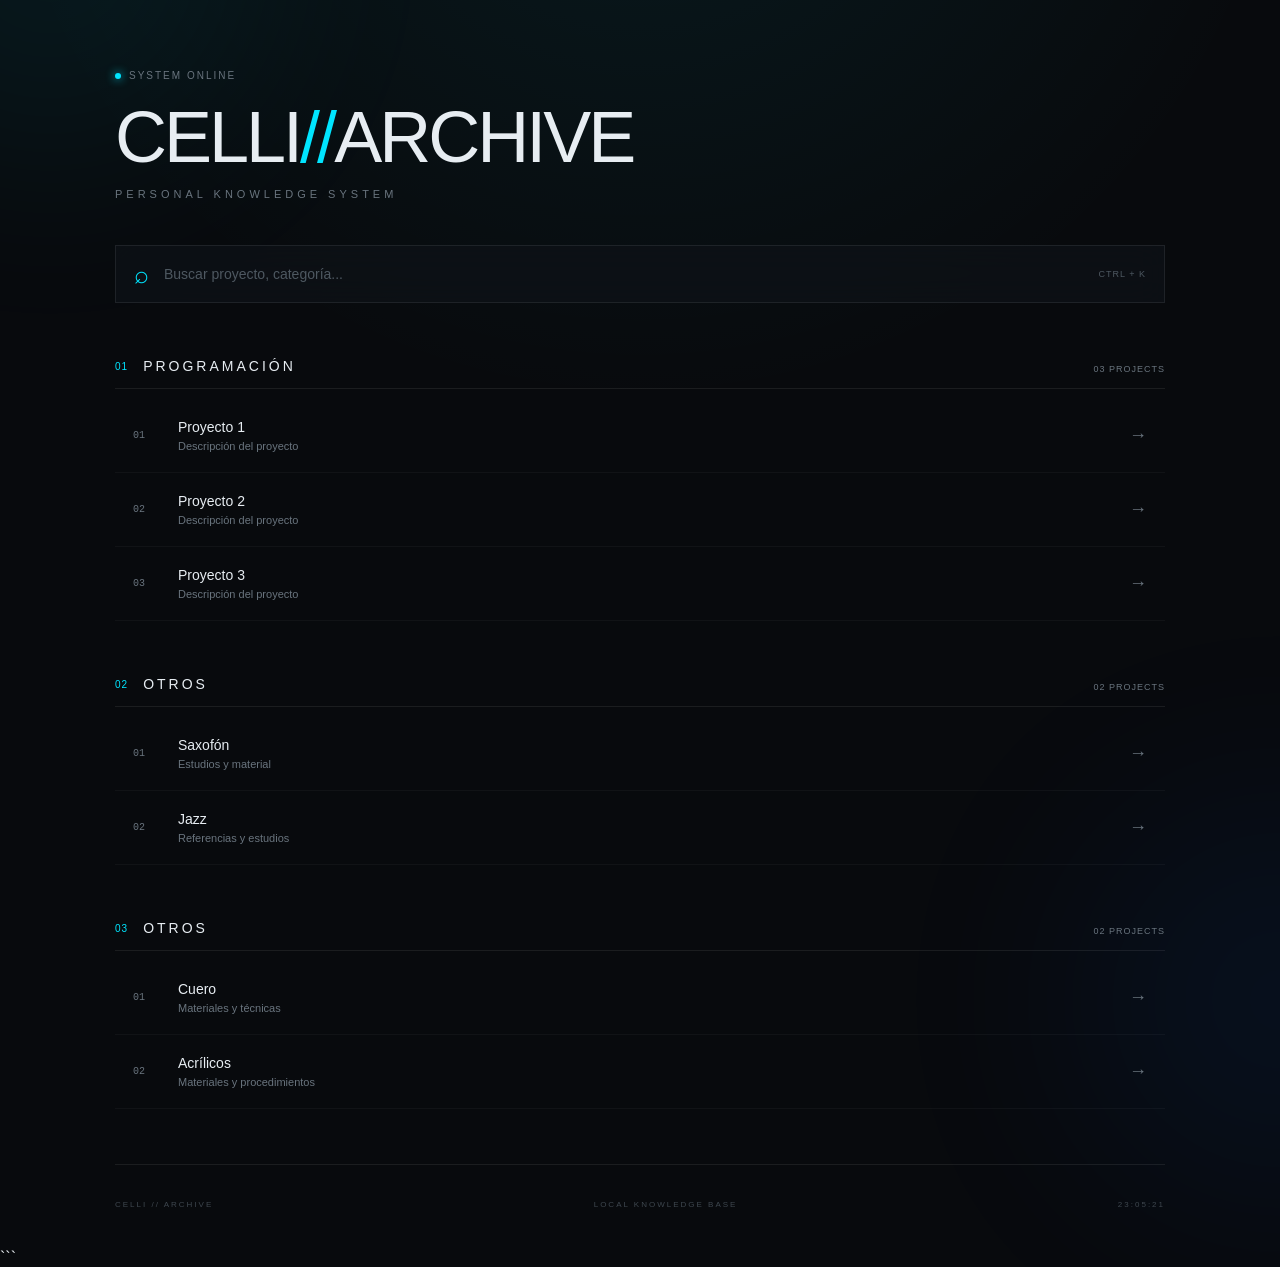
==== BASE/index.html @ f073ec7f "Update index.html" ====
<!doctype html>
<html lang="es">
  <head>
    <meta charset="UTF-8" />
    <meta name="viewport" content="width=device-width, initial-scale=1.0" />
    <title>CELLI // ARCHIVO MAESTRO</title>
    <link rel="stylesheet" href="Style.css" />
  </head>
  <body>
    <!-- Fondo decorativo -->
    <div class="background-grid"></div>
    <div class="glow glow-1"></div>
    <div class="glow glow-2"></div>
    <main class="container">
      <!-- ENCABEZADO -->
      <header class="header">
        <div class="system-status">
          <span class="status-dot"></span>
          SYSTEM ONLINE
        </div>
        <h1>CELLI<span>//</span>ARCHIVE</h1>
        <p class="subtitle">PERSONAL KNOWLEDGE SYSTEM</p>
      </header>
      <!-- BUSCADOR -->
      <section class="search-box">
        <span class="search-icon">⌕</span>
        <input
          type="text"
          id="search"
          placeholder="Buscar proyecto, categoría..."
          autocomplete="off"
        />
        <span class="search-command">CTRL + K</span>
      </section>
      <!-- CONTENIDO -->
      <section class="categories">
        <!-- PROGRAMACION -->
        <div class="category">
          <div class="category-header">
            <div>
              <span class="category-number">01</span>
              <h2>PROGRAMACIÓN</h2>
            </div>
            <span class="category-count">03 PROJECTS</span>
          </div>
          <div class="items">
            <a
              class="item"
              href="ROGRAMACION/proyecto_1/index.html"
              data-search="programacion proyecto 1"
            >
              <span class="item-icon">01</span>
              <div class="item-info">
                <span class="item-title"> Proyecto 1 </span>
                <span class="item-description"> Descripción del proyecto </span>
              </div>
              <span class="arrow">→</span>
            </a>
            <a
              class="item"
              href="PROGRAMACION/proyecto_2/index.html"
              data-search="programacion proyecto 2"
            >
              <span class="item-icon">02</span>
              <div class="item-info">
                <span class="item-title"> Proyecto 2 </span>
                <span class="item-description"> Descripción del proyecto </span>
              </div>
              <span class="arrow">→</span>
            </a>
            <a
              class="item"
              href="PROGRAMACION/proyecto_3/index.html"
              data-search="programacion proyecto 3"
            >
              <span class="item-icon">03</span>
              <div class="item-info">
                <span class="item-title"> Proyecto 3 </span>
                <span class="item-description"> Descripción del proyecto </span>
              </div>
              <span class="arrow">→</span>
            </a>
          </div>
        </div>
        <!-- MUSICA -->
        <div class="category">
          <div class="category-header">
            <div>
              <span class="category-number">02</span>
              <h2>OTROS</h2>
            </div>
            <span class="category-count">02 PROJECTS</span>
          </div>
          <div class="items">
            <a
              class="item"
              href="MUSICA/saxofon/index.html"
              data-search="musica saxofon"
            >
              <span class="item-icon">01</span>
              <div class="item-info">
                <span class="item-title"> Saxofón </span>
                <span class="item-description"> Estudios y material </span>
              </div>
              <span class="arrow">→</span>
            </a>
            <a
              class="item"
              href="MUSICA/jazz/index.html"
              data-search="musica jazz"
            >
              <span class="item-icon">02</span>
              <div class="item-info">
                <span class="item-title"> Jazz </span>
                <span class="item-description"> Referencias y estudios </span>
              </div>
              <span class="arrow">→</span>
            </a>
          </div>
        </div>
        <!-- PINTURA -->
        <div class="category">
          <div class="category-header">
            <div>
              <span class="category-number">03</span>
              <h2>OTROS</h2>
            </div>
            <span class="category-count">02 PROJECTS</span>
          </div>
          <div class="items">
            <a
              class="item"
              href="PINTURA/cuero/index.html"
              data-search="pintura cuero"
            >
              <span class="item-icon">01</span>
              <div class="item-info">
                <span class="item-title"> Cuero </span>
                <span class="item-description"> Materiales y técnicas </span>
              </div>
              <span class="arrow">→</span>
            </a>
            <a
              class="item"
              href="PINTURA/acrilicos/index.html"
              data-search="pintura acrilicos"
            >
              <span class="item-icon">02</span>
              <div class="item-info">
                <span class="item-title"> Acrílicos </span>
                <span class="item-description">
                  Materiales y procedimientos
                </span>
              </div>
              <span class="arrow">→</span>
            </a>
          </div>
        </div>
      </section>
      <!-- FOOTER -->
      <footer>
        <span>CELLI // ARCHIVE</span>
        <span>LOCAL KNOWLEDGE BASE</span>
        <span id="clock">00:00:00</span>
      </footer>
    </main>
    <script>
      /* ==============================
           RELOJ
        ============================== */
      function updateClock() {
        const now = new Date();
        const time = now.toLocaleTimeString("es-AR", {
          hour12: false
        });
        document.getElementById("clock").textContent = time;
      }
      setInterval(updateClock, 1000);
      updateClock();
      /* ==============================
           BUSCADOR
        ============================== */
      const searchInput = document.getElementById("search");
      const items = document.querySelectorAll(".item");
      searchInput.addEventListener("input", function () {
        const query = this.value.toLowerCase().trim();
        items.forEach(function (item) {
          const text = item.dataset.search.toLowerCase();
          if (text.includes(query)) {
            item.style.display = "flex";
          } else {
            item.style.display = "none";
          }
        });
      });
      /* ==============================
           CTRL + K
        ============================== */
      document.addEventListener("keydown", function (event) {
        if (
          (event.ctrlKey || event.metaKey) &&
          event.key.toLowerCase() === "k"
        ) {
          event.preventDefault();
          searchInput.focus();
        }
      });
    </script>
  </body>
</html>
```
---- BASE/Style.css ----
/* =========================================
   RESET
========================================= */
* {
  margin: 0;
  padding: 0;
  box-sizing: border-box;
}
:root {
  --background: #080a0d;
  --panel: rgba(15, 19, 24, 0.72);
  --text: #e7edf2;
  --muted: #69747e;
  --accent: #00e5ff;
  --accent-soft: rgba(0, 229, 255, 0.12);
  --border: rgba(255, 255, 255, 0.08);
}
html {
  scroll-behavior: smooth;
}
body {
  min-height: 100vh;
  background:
    radial-gradient(
      circle at 50% -20%,
      rgba(0, 229, 255, 0.08),
      transparent 40%
    ),
    var(--background);
  color: var(--text);
  font-family: "Segoe UI", Arial, sans-serif;
  overflow-x: hidden;
}
/* =========================================
   BACKGROUND GRID
========================================= */
.background-grid {
  position: fixed;
  inset: 0;
  pointer-events: none;
  opacity: 0.15;
  background-image:
    linear-gradient(rgba(255, 255, 255, 0.025) 1px, transparent 1px),
    linear-gradient(90deg, rgba(255, 255, 255, 0.025) 1px, transparent 1px);
  background-size: 50px 50px;
}
/* =========================================
   GLOW
========================================= */
.glow {
  position: fixed;
  width: 400px;
  height: 400px;
  border-radius: 50%;
  filter: blur(120px);
  pointer-events: none;
  opacity: 0.08;
}
.glow-1 {
  background: var(--accent);
  top: -250px;
  left: -150px;
}
.glow-2 {
  background: #0066ff;
  bottom: -300px;
  right: -200px;
}
/* =========================================
   CONTAINER
========================================= */
.container {
  position: relative;
  width: min(1050px, 92%);
  margin: auto;
  padding: 70px 0 40px;
}
/* =========================================
   HEADER
========================================= */
.header {
  margin-bottom: 45px;
}
.system-status {
  display: flex;
  align-items: center;
  gap: 8px;
  color: var(--muted);
  font-size: 10px;
  letter-spacing: 2px;
  margin-bottom: 20px;
}
.status-dot {
  width: 6px;
  height: 6px;
  background: var(--accent);
  border-radius: 50%;
  box-shadow: 0 0 10px var(--accent);
}
h1 {
  font-size: clamp(38px, 7vw, 72px);
  font-weight: 300;
  letter-spacing: -3px;
  line-height: 1;
}
h1 span {
  color: var(--accent);
  font-weight: 500;
}
.subtitle {
  margin-top: 15px;
  color: var(--muted);
  font-size: 11px;
  letter-spacing: 4px;
}
/* =========================================
   SEARCH
========================================= */
.search-box {
  height: 58px;
  display: flex;
  align-items: center;
  gap: 15px;
  padding: 0 18px;
  margin-bottom: 55px;
  background: var(--panel);
  border: 1px solid var(--border);
  backdrop-filter: blur(15px);
  transition: 0.25s;
}
.search-box:focus-within {
  border-color: rgba(0, 229, 255, 0.45);
  box-shadow: 0 0 30px rgba(0, 229, 255, 0.05);
}
.search-icon {
  color: var(--accent);
  font-size: 25px;
}
.search-box input {
  flex: 1;
  height: 100%;
  border: none;
  outline: none;
  background: transparent;
  color: var(--text);
  font-size: 14px;
}
.search-box input::placeholder {
  color: #4e5861;
}
.search-command {
  color: #4e5861;
  font-size: 9px;
  letter-spacing: 1px;
}
/* =========================================
   CATEGORY
========================================= */
.category {
  margin-bottom: 55px;
}
.category-header {
  display: flex;
  justify-content: space-between;
  align-items: end;
  padding-bottom: 14px;
  border-bottom: 1px solid var(--border);
  margin-bottom: 10px;
}
.category-header > div {
  display: flex;
  align-items: center;
  gap: 15px;
}
.category-number {
  color: var(--accent);
  font-size: 10px;
  letter-spacing: 1px;
}
.category h2 {
  font-size: 14px;
  font-weight: 500;
  letter-spacing: 3px;
}
.category-count {
  color: var(--muted);
  font-size: 9px;
  letter-spacing: 1px;
}
/* =========================================
   ITEMS
========================================= */
.items {
  display: flex;
  flex-direction: column;
}
.item {
  position: relative;
  display: flex;
  align-items: center;
  min-height: 74px;
  padding: 0 18px;
  gap: 20px;
  color: var(--text);
  text-decoration: none;
  border-bottom: 1px solid rgba(255, 255, 255, 0.04);
  transition:
    background 0.2s,
    padding 0.2s;
}
.item:hover {
  padding-left: 28px;
  background: linear-gradient(90deg, var(--accent-soft), transparent);
}
.item-icon {
  color: var(--muted);
  font-size: 10px;
  font-family: monospace;
  width: 25px;
}
.item-info {
  display: flex;
  flex-direction: column;
  gap: 5px;
  flex: 1;
}
.item-title {
  font-size: 14px;
  font-weight: 500;
}
.item-description {
  color: var(--muted);
  font-size: 11px;
}
.arrow {
  color: var(--muted);
  font-size: 18px;
  transition:
    transform 0.2s,
    color 0.2s;
}
.item:hover .arrow {
  color: var(--accent);
  transform: translateX(5px);
}
/* =========================================
   FOOTER
========================================= */
footer {
  display: flex;
  justify-content: space-between;
  padding-top: 35px;
  margin-top: 20px;
  border-top: 1px solid var(--border);
  color: #3e474f;
  font-size: 8px;
  letter-spacing: 2px;
}
/* =========================================
   MOBILE
========================================= */
@media (max-width: 600px) {
  .container {
    padding-top: 40px;
  }
  h1 {
    letter-spacing: -2px;
  }
  .category-header {
    align-items: center;
  }
  .category-count {
    display: none;
  }
  .item {
    padding-left: 10px;
    padding-right: 10px;
  }
  .item:hover {
    padding-left: 18px;
  }
  .search-command {
    display: none;
  }
  footer {
    flex-direction: column;
    gap: 10px;
  }
}
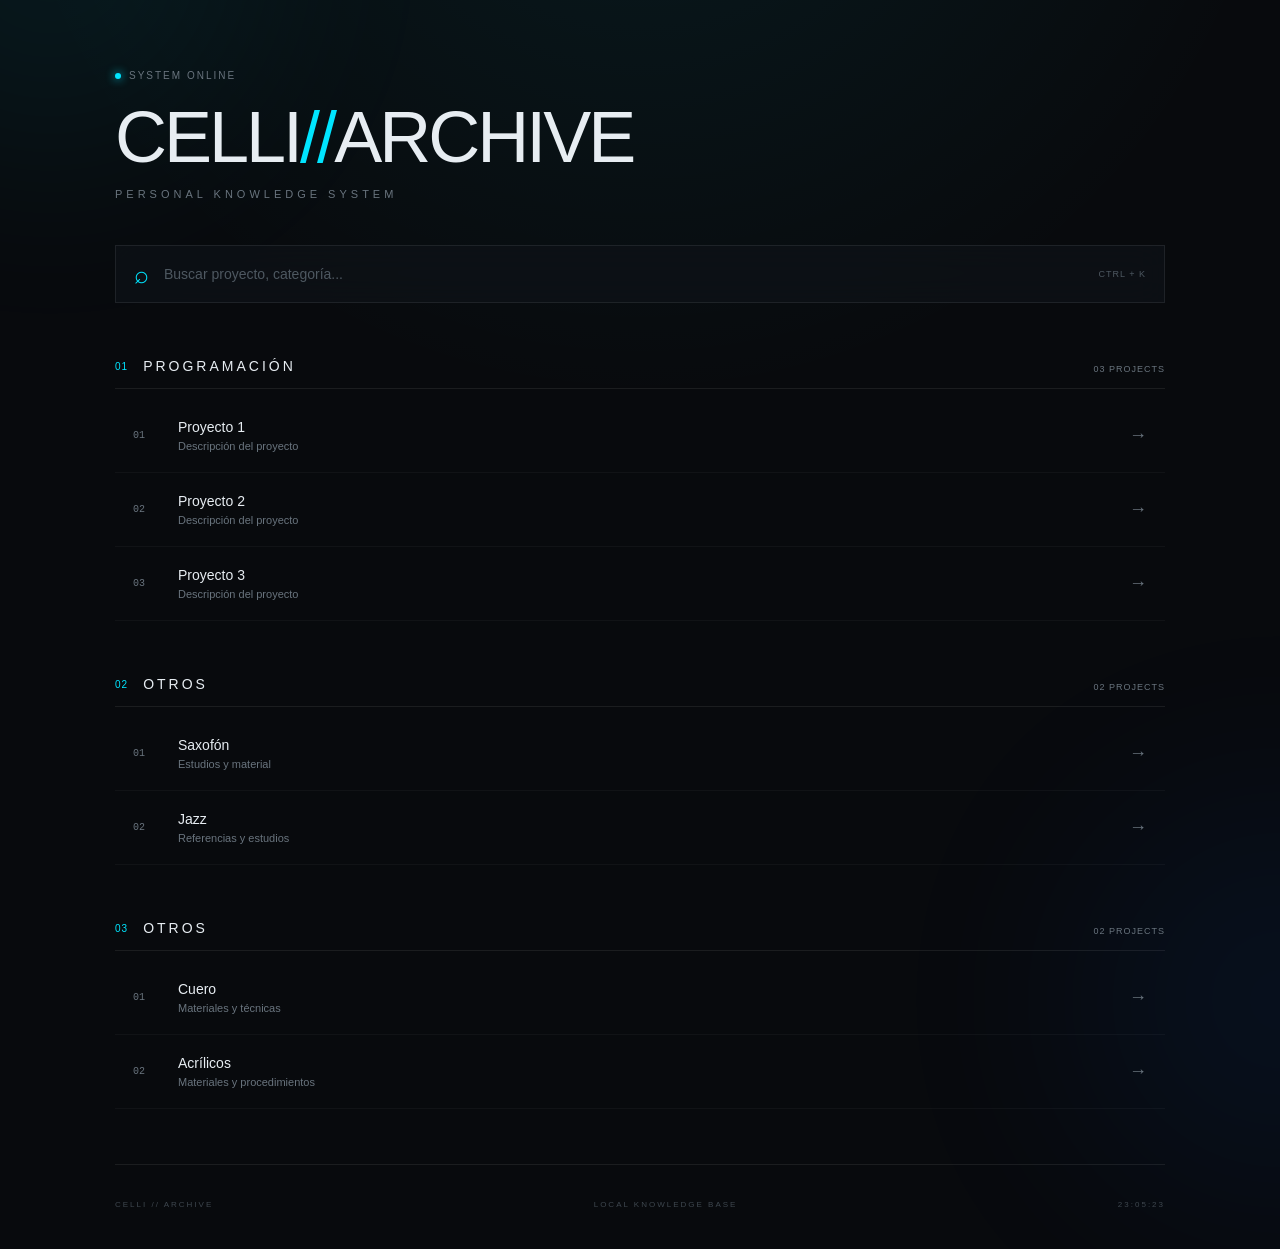
==== commit 5f8277ba: "Update index.html" ====
--- a/BASE/index.html
+++ b/BASE/index.html
@@ -208,4 +208,3 @@
     </script>
   </body>
 </html>
-```
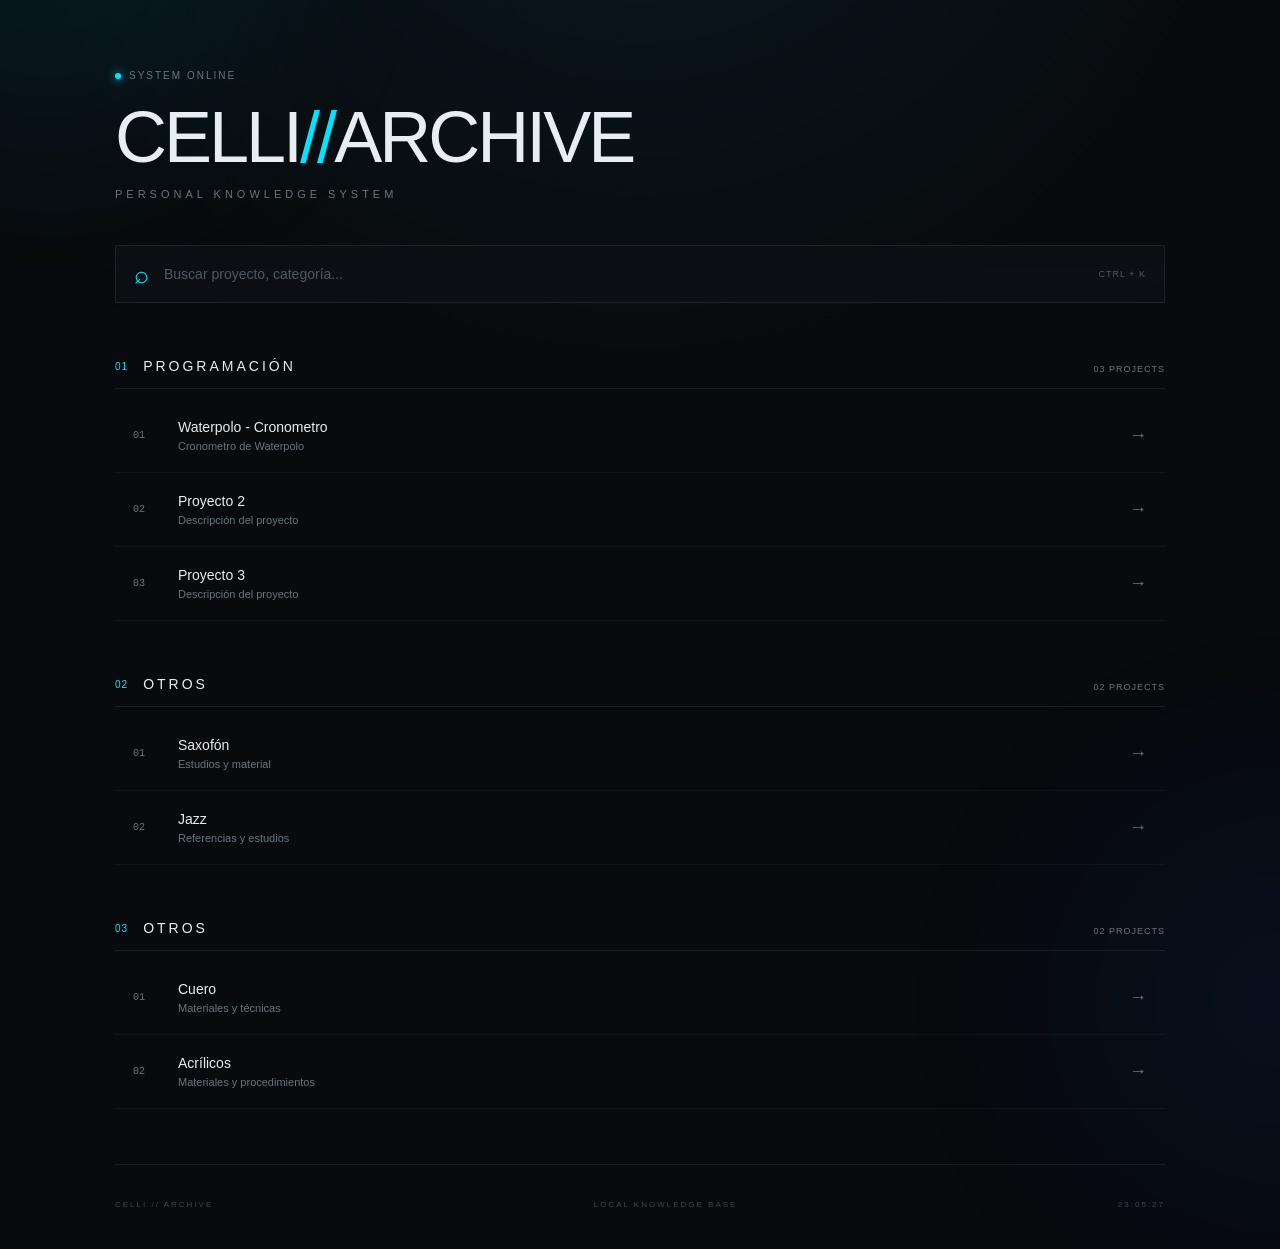
==== commit 887c15cc: "Update index.html" ====
--- a/BASE/index.html
+++ b/BASE/index.html
@@ -4,7 +4,7 @@
     <meta charset="UTF-8" />
     <meta name="viewport" content="width=device-width, initial-scale=1.0" />
     <title>CELLI // ARCHIVO MAESTRO</title>
-    <link rel="stylesheet" href="Style.css" />
+    <link rel="stylesheet" href="./Style.css" />
   </head>
   <body>
     <!-- Fondo decorativo -->
@@ -47,12 +47,12 @@
             <a
               class="item"
               href="ROGRAMACION/proyecto_1/index.html"
-              data-search="programacion proyecto 1"
+              data-search="waterpolo"
             >
               <span class="item-icon">01</span>
               <div class="item-info">
-                <span class="item-title"> Proyecto 1 </span>
-                <span class="item-description"> Descripción del proyecto </span>
+                <span class="item-title"> Waterpolo - Cronometro </span>
+                <span class="item-description"> Cronometro de Waterpolo </span>
               </div>
               <span class="arrow">→</span>
             </a>
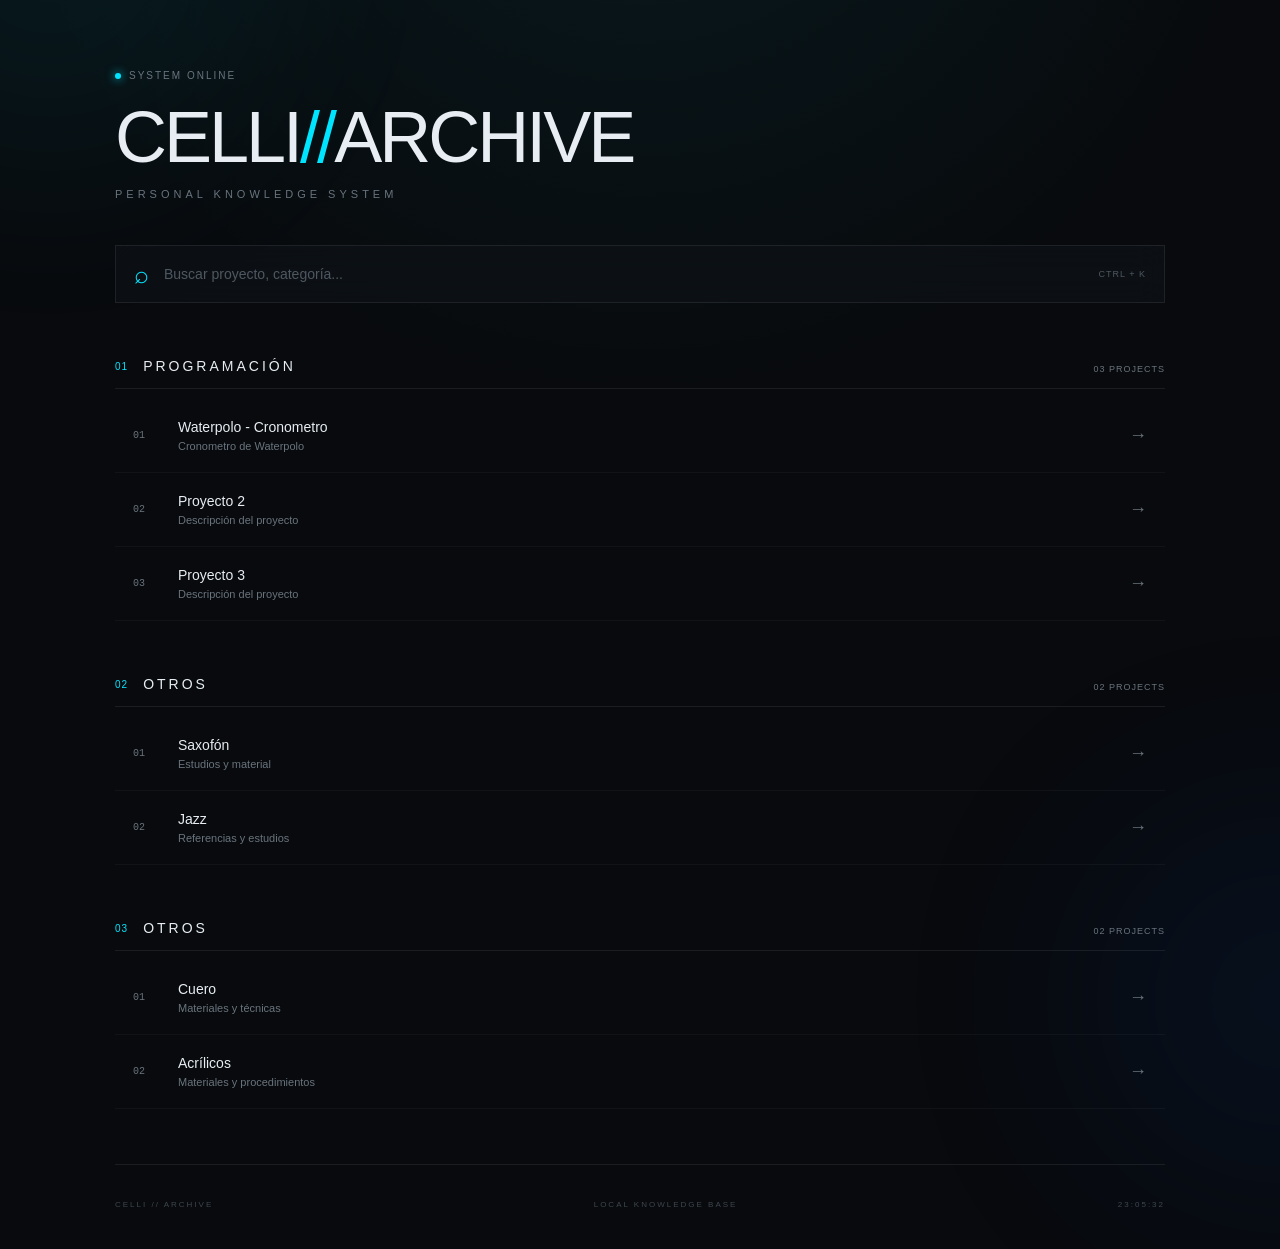
==== commit a0b95df4: "Update index.html" ====
--- a/BASE/index.html
+++ b/BASE/index.html
@@ -46,7 +46,7 @@
           <div class="items">
             <a
               class="item"
-              href="ROGRAMACION/proyecto_1/index.html"
+              href="PROGRAMACION/WPCronometro/index.html"
               data-search="waterpolo"
             >
               <span class="item-icon">01</span>
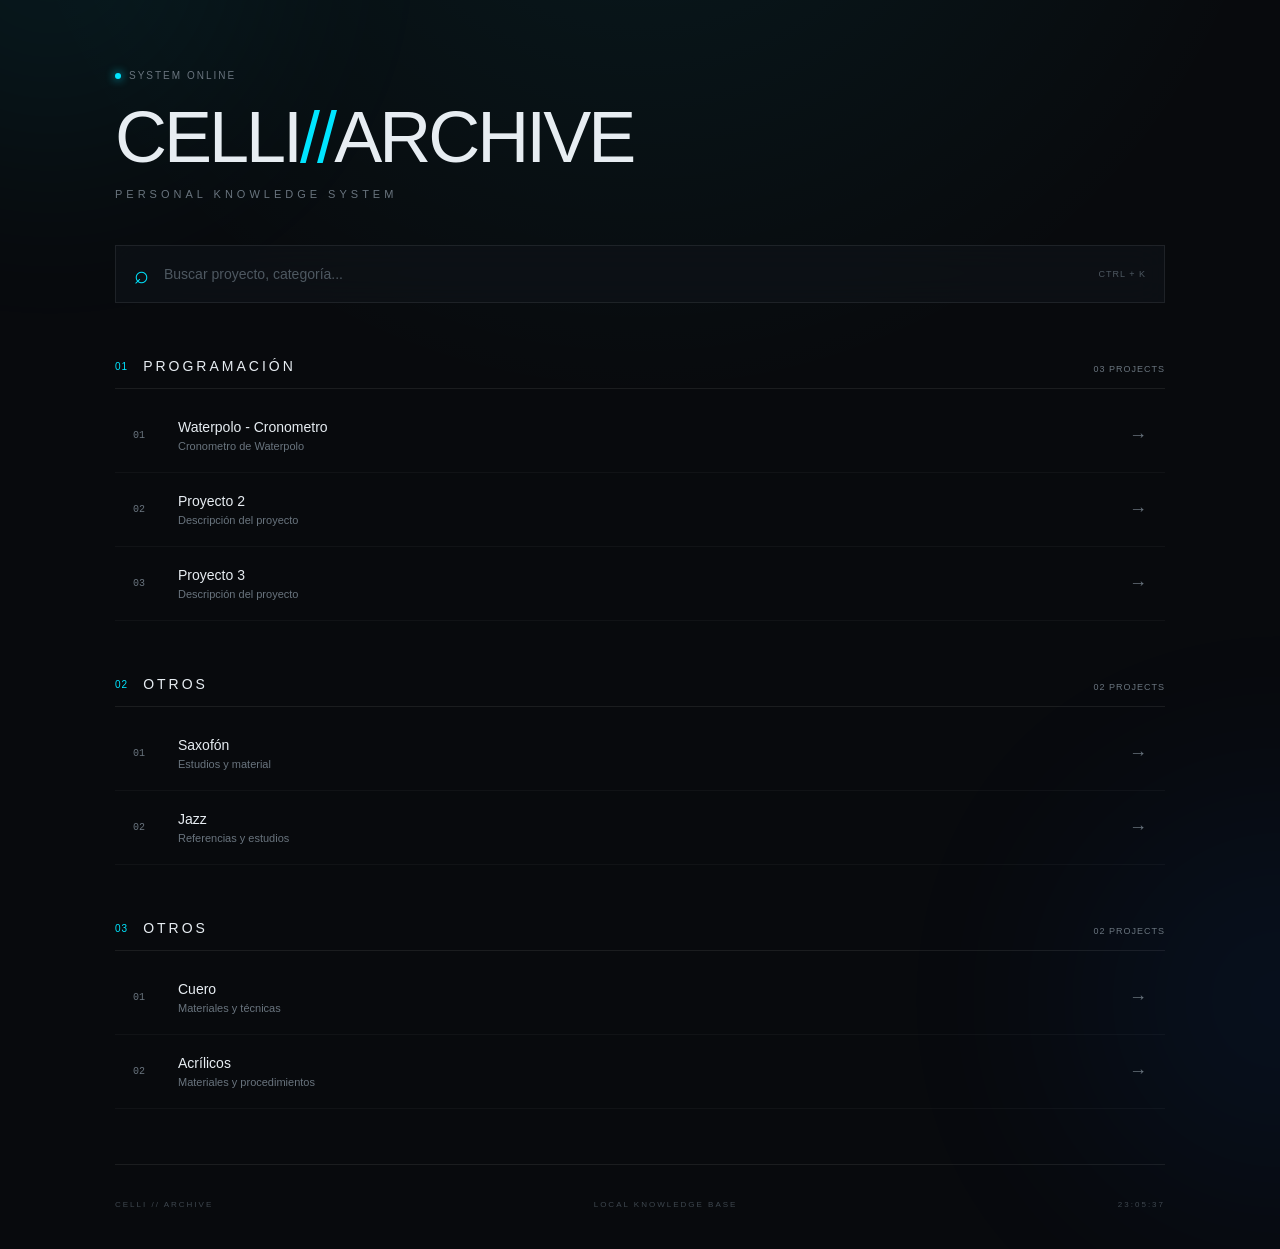
==== commit 9671b5a3: "Update index.html" ====
--- a/BASE/index.html
+++ b/BASE/index.html
@@ -46,7 +46,7 @@
           <div class="items">
             <a
               class="item"
-              href="PROGRAMACION/WPCronometro/index.html"
+              href="/WPCronometro/index.html"
               data-search="waterpolo"
             >
               <span class="item-icon">01</span>
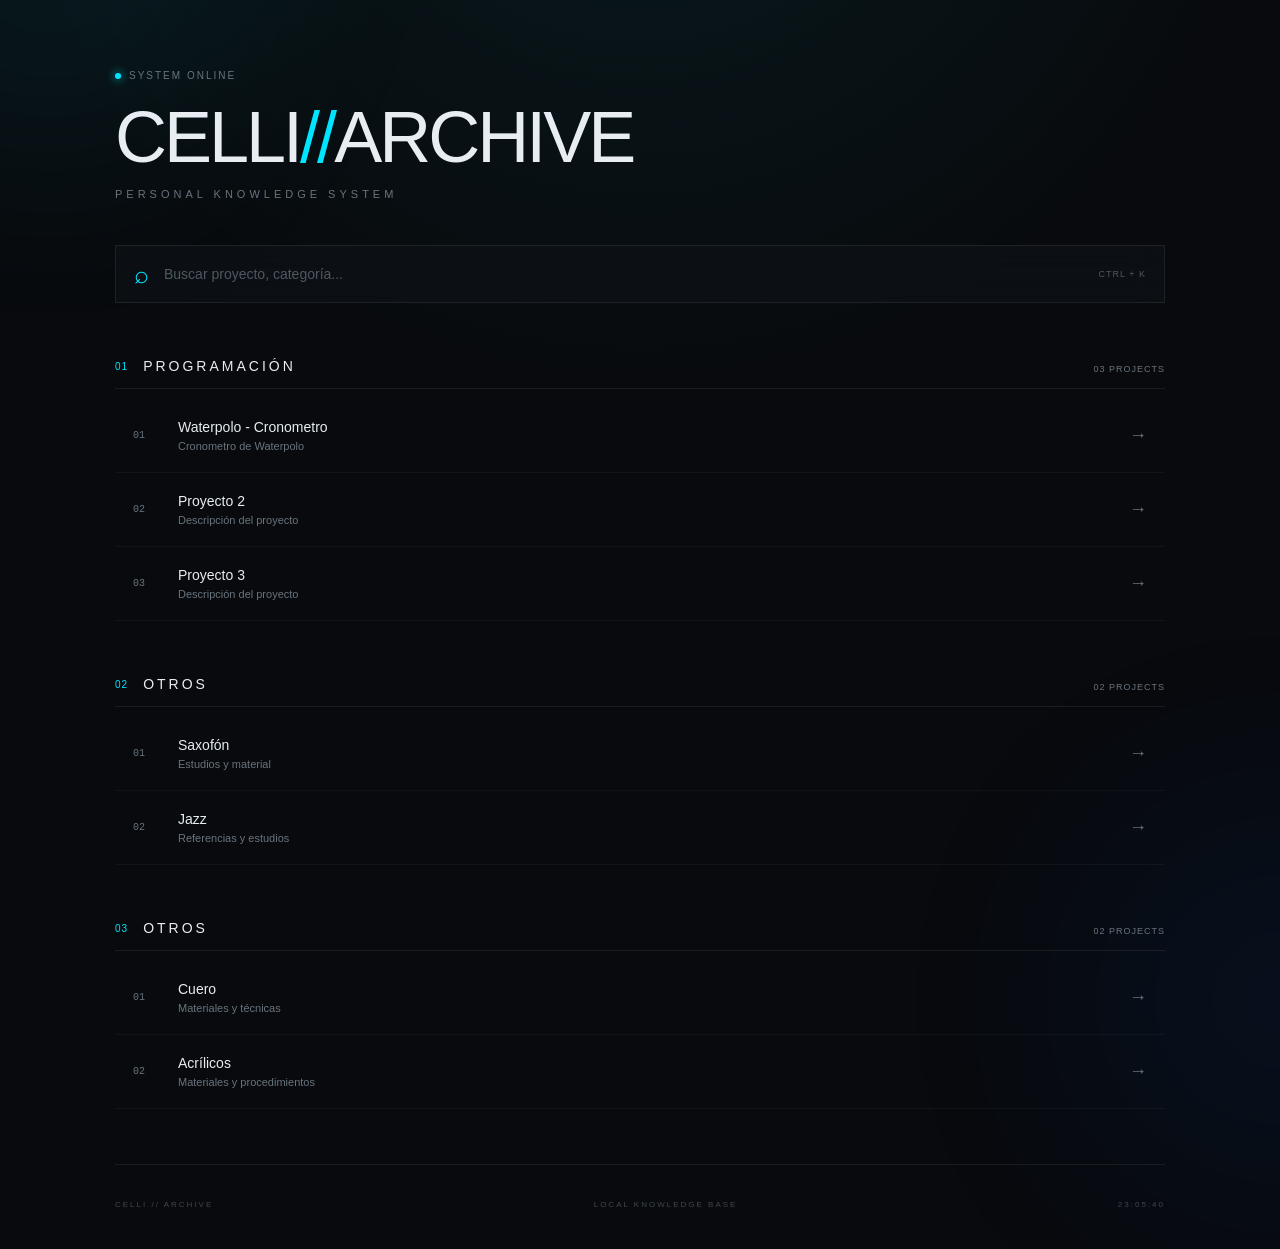
==== commit 226e54a3: "Update index.html" ====
--- a/BASE/index.html
+++ b/BASE/index.html
@@ -46,7 +46,7 @@
           <div class="items">
             <a
               class="item"
-              href="/WPCronometro/index.html"
+              href="/PRUEBAS/BASE/WPCronometro/index.html"
               data-search="waterpolo"
             >
               <span class="item-icon">01</span>
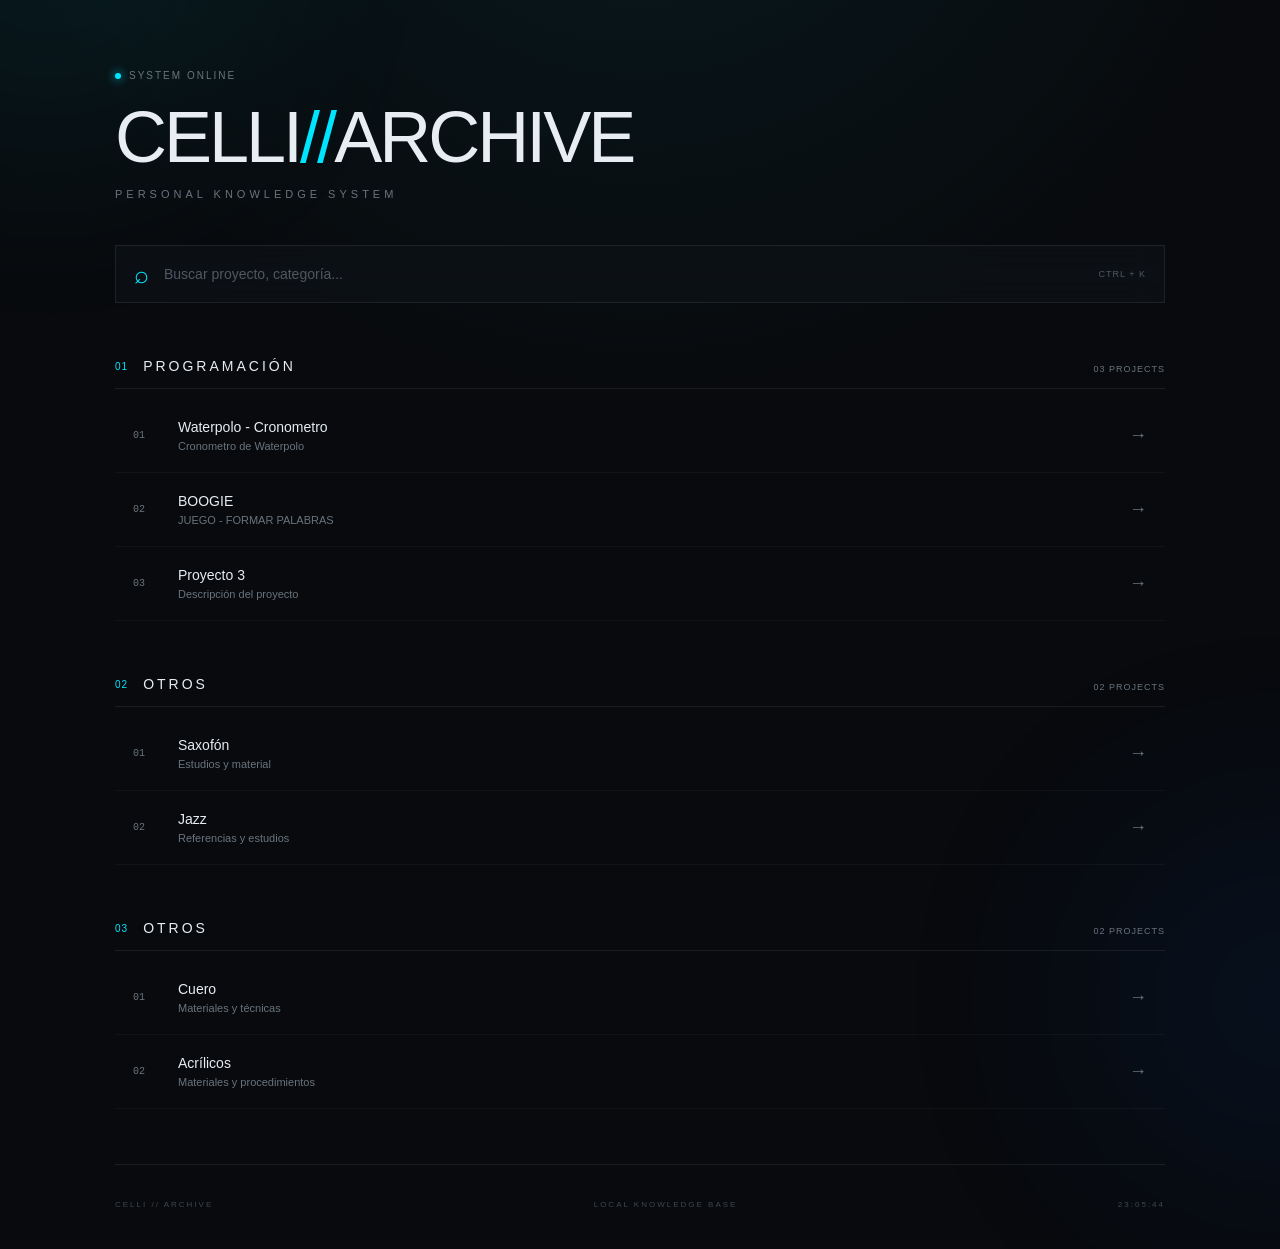
==== commit 7d53ab27: "Update index.html" ====
--- a/BASE/index.html
+++ b/BASE/index.html
@@ -58,13 +58,13 @@
             </a>
             <a
               class="item"
-              href="PROGRAMACION/proyecto_2/index.html"
+              href="/PRUEBAS/BASE/BOOGIE/index.html"
               data-search="programacion proyecto 2"
             >
               <span class="item-icon">02</span>
               <div class="item-info">
-                <span class="item-title"> Proyecto 2 </span>
-                <span class="item-description"> Descripción del proyecto </span>
+                <span class="item-title"> BOOGIE </span>
+                <span class="item-description"> JUEGO - FORMAR PALABRAS </span>
               </div>
               <span class="arrow">→</span>
             </a>
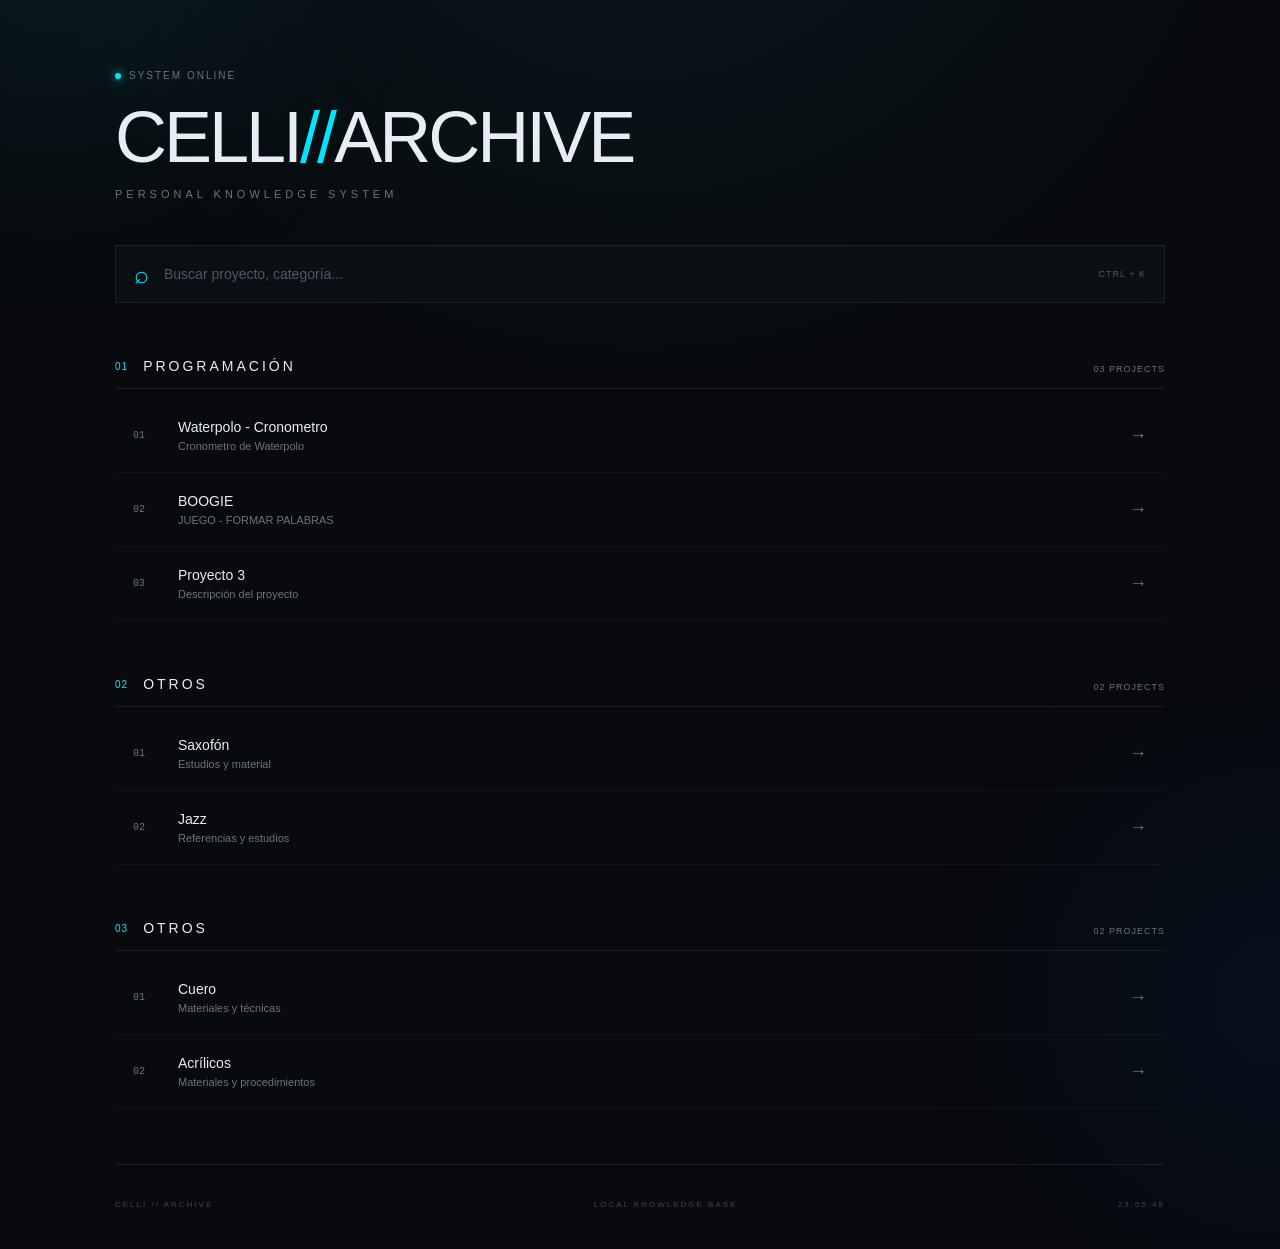
==== commit 1e4a686d: "Update index.html" ====
--- a/BASE/index.html
+++ b/BASE/index.html
@@ -58,7 +58,7 @@
             </a>
             <a
               class="item"
-              href="/PRUEBAS/BASE/BOOGIE/index.html"
+              href="/PRUEBAS/BASE/Boogie/index.html"
               data-search="programacion proyecto 2"
             >
               <span class="item-icon">02</span>
